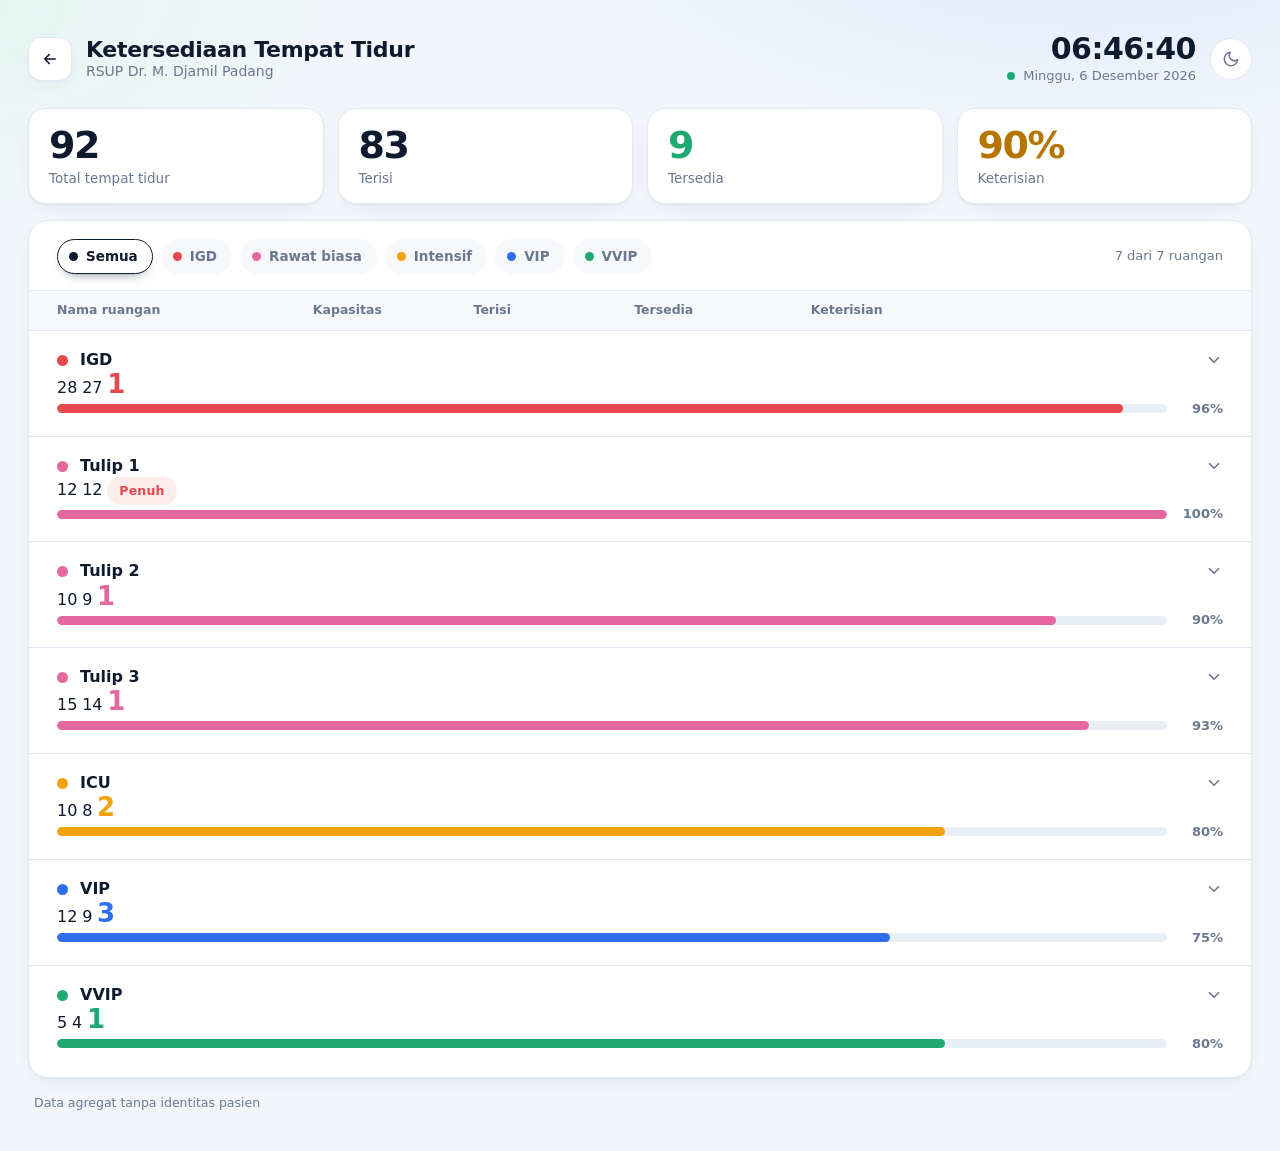
==== bed/index.html @ 7ef10586 "first commit" ====
<!DOCTYPE html>
<html lang="id">
<head>
<meta charset="UTF-8">
<meta name="viewport" content="width=device-width, initial-scale=1">
<title>Ketersediaan Tempat Tidur · RSUP Dr M Djamil Padang</title>
<script src="../assets/bed/script.js"></script>

<link rel="stylesheet" href="../assets/bed/style.css">
</head>
<body>
<main class="board">
  <header class="top">
    <div class="brand">
      <a class="back" href="../igd/index.html" aria-label="Kembali ke dashboard">
        <svg viewBox="0 0 24 24" width="18" height="18" fill="none" stroke="currentColor" stroke-width="2.2" stroke-linecap="round" stroke-linejoin="round"><path d="M19 12H5M11 6l-6 6 6 6"/></svg>
      </a>
      <div>
        <h1>Ketersediaan Tempat Tidur</h1>
        <p>RSUP Dr. M. Djamil Padang</p>
      </div>
    </div>
    <div class="right">
      <div class="clock">
        <b id="time">--:--:--</b>
        <span><i class="live" id="live" aria-hidden="true"></i><em id="date">-</em></span>
      </div>
      <button class="theme" id="theme" type="button" aria-label="Ganti tema terang atau gelap">
        <svg class="i-moon" viewBox="0 0 24 24" width="18" height="18" fill="none" stroke="currentColor" stroke-width="2" stroke-linecap="round" stroke-linejoin="round"><path d="M21 12.8A9 9 0 1 1 11.2 3a7 7 0 0 0 9.8 9.8z"/></svg>
        <svg class="i-sun" viewBox="0 0 24 24" width="18" height="18" fill="none" stroke="currentColor" stroke-width="2" stroke-linecap="round"><circle cx="12" cy="12" r="4"/><path d="M12 2v2M12 20v2M4.9 4.9l1.4 1.4M17.7 17.7l1.4 1.4M2 12h2M20 12h2M4.9 19.1l1.4-1.4M17.7 6.3l1.4-1.4"/></svg>
      </button>
    </div>
  </header>

  <section class="stats" aria-label="Ringkasan">
    <div class="stat"><b class="num" data-key="cap">0</b><span>Total tempat tidur</span></div>
    <div class="stat"><b class="num" data-key="occ">0</b><span>Terisi</span></div>
    <div class="stat s-green"><b class="num" data-key="free">0</b><span>Tersedia</span></div>
    <div class="stat s-amber"><b class="num" data-key="pct">0</b><span>Keterisian</span></div>
  </section>

  <section class="card list-card">
    <div class="toolbar">
      <div class="chips" id="chips" role="group" aria-label="Filter jenis ruangan"></div>
      <p class="count" id="count"></p>
    </div>

    <div class="grid head" role="row">
      <button type="button" data-sort="name">Nama ruangan<i></i></button>
      <button type="button" data-sort="cap" class="c-cap">Kapasitas<i></i></button>
      <button type="button" data-sort="occ" class="c-occ">Terisi<i></i></button>
      <button type="button" data-sort="free">Tersedia<i></i></button>
      <button type="button" data-sort="pct">Keterisian<i></i></button>
    </div>
    <div id="rows"></div>

    <div class="empty" id="empty" hidden>
      <p>Tidak ada ruangan pada kategori ini.</p>
      <button type="button" id="reset">Tampilkan semua</button>
    </div>
  </section>

  <footer class="note">Data agregat tanpa identitas pasien</footer>
</main>
</body>
</html>
---- assets/bed/style.css ----
:root{
  --bg:#f2f5fa; --card:#fff; --line:#e3e9f2; --track:#e9eef6; --soft:#f6f8fc;
  --ink:#0e1a2e; --mute:#6a788f;
  --red:#e5484d; --red-bg:#fdecec; --amber:#f2a20c; --amber-ink:#b57600;
  --green:#1fa971; --blue:#2f6fed; --pink:#e5679f;
  --ease:cubic-bezier(.22,.8,.3,1);
  --shadow:0 1px 2px rgba(16,32,64,.04),0 8px 24px -12px rgba(16,32,64,.12);
  --glow1:#dfeafd; --glow2:#e3f6ef;
}
[data-theme="dark"]{
  --bg:#0b1220; --card:#131d33; --line:#223050; --track:#1e2b49; --soft:#101a2e;
  --ink:#e9eef9; --mute:#8e9cba;
  --red:#f2686b; --red-bg:rgba(242,104,107,.14); --amber:#f6c955; --amber-ink:#f6c955;
  --green:#5fd69b; --blue:#6ea8fa; --pink:#f08fb6;
  --shadow:0 10px 30px -14px rgba(0,0,0,.6); --glow1:#17233f; --glow2:#0f2a2b;
  color-scheme:dark;
}
*{box-sizing:border-box;margin:0;padding:0}
body{
  background:radial-gradient(900px 420px at 85% -10%,var(--glow1) 0%,transparent 65%),
             radial-gradient(700px 380px at -5% 0%,var(--glow2) 0%,transparent 60%),var(--bg);
  color:var(--ink);font:15px/1.4 "Segoe UI",system-ui,-apple-system,Roboto,sans-serif;
  padding:32px 28px 40px;min-height:100vh;-webkit-font-smoothing:antialiased;transition:background .3s,color .3s;
}
.board{max-width:1280px;margin:0 auto}
.num{font-variant-numeric:tabular-nums}

/* top */
.top{display:flex;justify-content:space-between;align-items:center;gap:16px;flex-wrap:wrap;margin-bottom:22px}
.brand{display:flex;align-items:center;gap:14px}
.back{width:44px;height:44px;border-radius:13px;background:var(--card);border:1px solid var(--line);color:var(--ink);display:grid;place-items:center;box-shadow:var(--shadow);transition:transform .25s var(--ease),background .2s,color .2s}
.back:hover{color:var(--blue);transform:translateX(-3px)}
.back:focus-visible,.theme:focus-visible,.chip:focus-visible,.head button:focus-visible,.row-main:focus-visible,.empty button:focus-visible{outline:2px solid var(--blue);outline-offset:2px}
.brand h1{font-size:22px;font-weight:700;letter-spacing:-.3px;line-height:1.15}
.brand p{color:var(--mute);font-size:14px}
.right{display:flex;align-items:center;gap:14px}
.clock{text-align:right}
.clock b{display:block;font-size:30px;font-weight:700;letter-spacing:-.5px;font-variant-numeric:tabular-nums;line-height:1.1}
.clock span{display:inline-flex;align-items:center;gap:8px;color:var(--mute);font-size:13px}
.clock em{font-style:normal}
.live{width:8px;height:8px;border-radius:50%;background:var(--green);animation:live 2s infinite}
.live.sync{animation:none;transform:scale(1.8);transition:transform .2s}
@keyframes live{0%{box-shadow:0 0 0 0 rgba(31,169,113,.5)}70%,100%{box-shadow:0 0 0 8px rgba(31,169,113,0)}}
.theme{all:unset;box-sizing:border-box;cursor:pointer;width:42px;height:42px;border-radius:50%;display:grid;place-items:center;color:var(--mute);background:var(--card);border:1px solid var(--line);transition:color .2s,transform .3s var(--ease)}
.theme:hover{color:var(--ink);transform:rotate(18deg)}
.theme .i-sun{display:none}
[data-theme="dark"] .theme .i-sun{display:block}
[data-theme="dark"] .theme .i-moon{display:none}

/* stats */
.stats{display:grid;grid-template-columns:repeat(4,1fr);gap:14px;margin-bottom:16px}
.stat{display:flex;flex-direction:column;gap:2px;background:var(--card);border:1px solid var(--line);border-radius:18px;padding:16px 20px 15px;box-shadow:var(--shadow)}
.stat b{font-size:38px;font-weight:700;letter-spacing:-1.5px;line-height:1.1}
.stat b::after{content:attr(data-suffix)}
.stat span{font-size:13.5px;color:var(--mute)}
.s-green b{color:var(--green)}.s-amber b{color:var(--amber-ink)}

/* list card */
.card{background:var(--card);border:1px solid var(--line);border-radius:20px;box-shadow:var(--shadow)}
.list-card{padding:18px 0 6px;overflow:hidden}
.toolbar{display:flex;justify-content:space-between;align-items:center;gap:12px 16px;flex-wrap:wrap;padding:0 28px 16px}
.chips{display:flex;gap:8px;flex-wrap:wrap}
.chip{all:unset;box-sizing:border-box;cursor:pointer;display:inline-flex;align-items:center;gap:8px;padding:7px 14px 7px 11px;border-radius:99px;background:var(--soft);border:1px solid transparent;font-size:13.5px;font-weight:600;color:var(--mute);transition:background .2s,color .2s,border-color .2s,transform .2s var(--ease)}
.chip i{width:9px;height:9px;border-radius:50%;background:var(--c,var(--ink))}
.chip:hover{color:var(--ink);transform:translateY(-1px)}
.chip.on{background:var(--card);color:var(--ink);border-color:var(--c,var(--ink));box-shadow:0 6px 14px -10px var(--c,var(--ink))}
.count{font-size:13px;color:var(--mute)}

.grid{display:grid;grid-template-columns:1.5fr .9fr .9fr 1fr 2.6fr;align-items:center;gap:0 18px}
.head{padding:10px 28px 12px;background:var(--soft);border-top:1px solid var(--line);border-bottom:1px solid var(--line)}
.head button{all:unset;cursor:pointer;display:inline-flex;align-items:center;gap:6px;width:max-content;font-size:12.5px;font-weight:600;color:var(--mute);border-radius:6px;transition:color .15s}
.head button:hover,.head button.on{color:var(--ink)}
.head button i{width:8px;height:12px;position:relative;opacity:0;transition:opacity .2s}
.head button i::before{content:"";position:absolute;left:0;top:2px;border:4px solid transparent;border-bottom:5px solid currentColor}
.head button i::after{content:"";position:absolute;left:0;top:8px;border:4px solid transparent;border-top:5px solid currentColor;opacity:.3}
.head button:hover i{opacity:.5}
.head button.on i{opacity:1}
.head button.on.desc i::before{opacity:.3}
.head button.on.desc i::after{opacity:1}

.row{border-bottom:1px solid var(--line);position:relative}
.row:last-child{border-bottom:0}
.row.in{animation:rowIn .45s var(--ease) both;animation-delay:calc(var(--k)*45ms)}
@keyframes rowIn{from{opacity:0;transform:translateY(8px)}}
.row-main{all:unset;box-sizing:border-box;cursor:pointer;width:100%;padding:18px 28px;transition:background .2s}
.row-main:hover{background:var(--soft)}
.row.flash .row-main{animation:flash 1.6s ease}
@keyframes flash{0%,50%{background:color-mix(in srgb,var(--c) 14%,var(--card))}}
.r-name{display:flex;align-items:center;gap:12px;font-weight:700;font-size:16px}
.r-name i{width:11px;height:11px;border-radius:50%;background:var(--c);flex:none}
.r-name svg{margin-left:auto;color:var(--mute);transition:transform .3s var(--ease);flex:none}
.row.open .r-name svg{transform:rotate(180deg)}
.r-num{font-variant-numeric:tabular-nums;font-size:16px}
.r-free{font-size:26px;font-weight:700;letter-spacing:-.6px;color:var(--c);font-variant-numeric:tabular-nums;line-height:1}
.full{display:inline-block;font-size:12.5px;font-weight:700;padding:5px 12px;border-radius:99px;background:var(--red-bg);color:var(--red);letter-spacing:.2px}
.meter{display:flex;align-items:center;gap:14px}
.bar{flex:1;height:9px;border-radius:9px;background:var(--track);overflow:hidden}
.bar i{display:block;height:100%;width:0;border-radius:9px;background:var(--c);transition:width .9s var(--ease)}
.pct{width:42px;text-align:right;font-size:13px;font-weight:600;color:var(--mute);font-variant-numeric:tabular-nums}

.detail{display:grid;grid-template-rows:0fr;transition:grid-template-rows .4s var(--ease)}
.row.open .detail{grid-template-rows:1fr}
.detail>div{overflow:hidden}
.blocks{display:flex;flex-wrap:wrap;gap:6px;padding:2px 28px 20px}
.blocks i{width:28px;height:28px;border-radius:8px;background:var(--c);transform:scale(.6);opacity:0;transition:transform .35s var(--ease),opacity .3s;transition-delay:calc(var(--b)*14ms)}
.row.open .blocks i{transform:none;opacity:1}
.blocks i.free{background:transparent;box-shadow:inset 0 0 0 2px var(--c)}
.key{display:flex;gap:16px;padding:0 28px 18px;font-size:12.5px;color:var(--mute)}
.key span{display:inline-flex;align-items:center;gap:7px}
.key i{width:12px;height:12px;border-radius:4px;background:var(--c)}
.key i.free{background:transparent;box-shadow:inset 0 0 0 2px var(--c)}

.empty{text-align:center;padding:36px 0 30px}
.empty p{color:var(--mute);margin-bottom:12px}
.empty button{all:unset;cursor:pointer;padding:9px 16px;border-radius:99px;background:var(--soft);color:var(--blue);font-weight:600;font-size:14px;transition:transform .2s var(--ease)}
.empty button:hover{transform:translateY(-2px)}
.note{margin-top:16px;padding:0 6px;font-size:12.5px;color:var(--mute)}

@media (prefers-reduced-motion:reduce){
  *,*::before,*::after{animation-duration:.01ms!important;transition-duration:.01ms!important;transition-delay:0s!important;animation-delay:0s!important}
}
@media (max-width:900px){.stats{grid-template-columns:1fr 1fr}}
@media (max-width:700px){
  .grid{grid-template-columns:1.4fr 1fr 1.6fr;gap:0 12px}
  .c-cap,.c-occ,.r-cap,.r-occ{display:none}
  .head,.row-main{padding-left:18px;padding-right:18px}
  .toolbar,.blocks,.key{padding-left:18px;padding-right:18px}
  .pct{display:none}
}
@media (max-width:560px){body{padding:20px 14px 32px}.stat b{font-size:30px}.clock b{font-size:24px}}
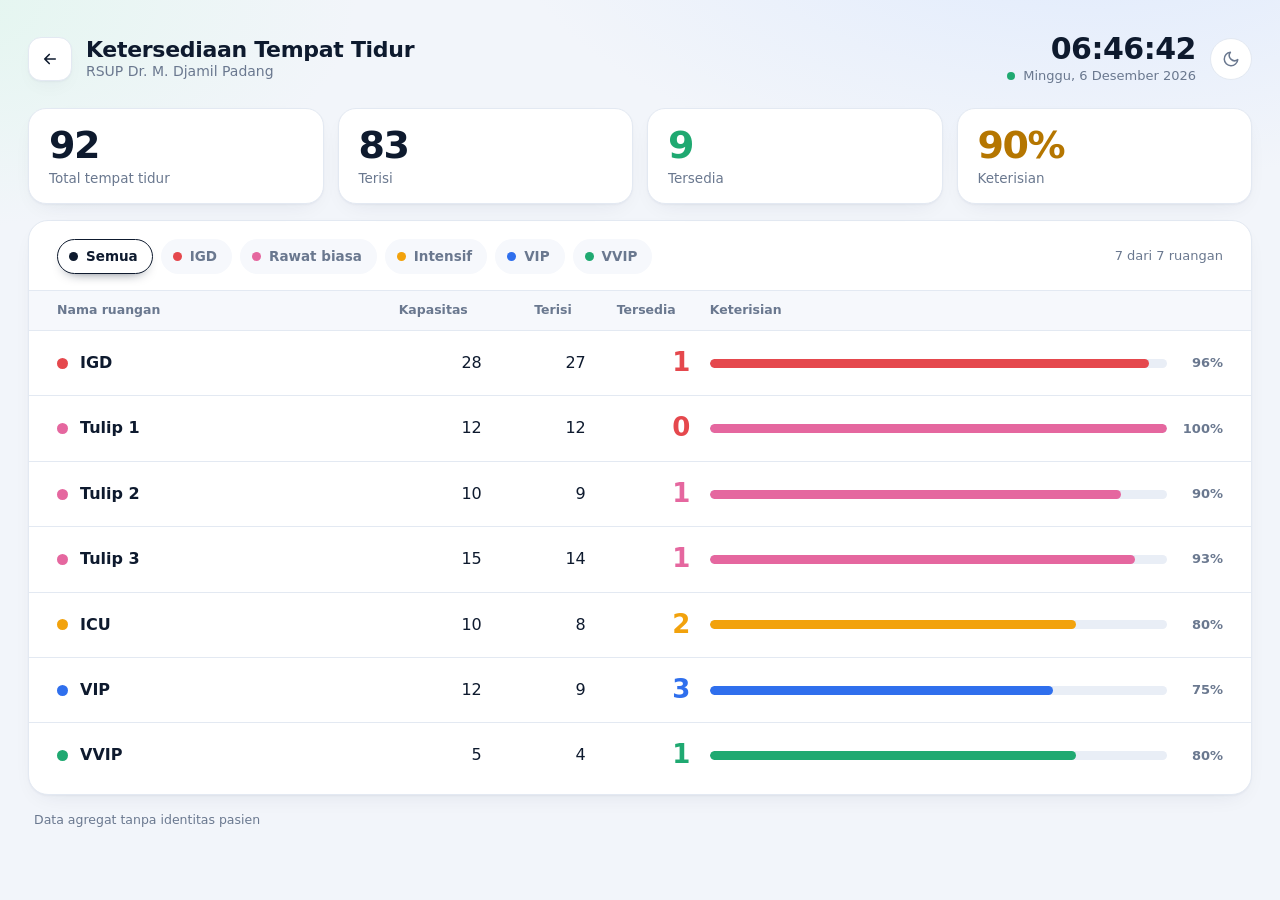
==== commit 1d411236: "halah" ====
--- a/bed/index.html
+++ b/bed/index.html
@@ -45,14 +45,16 @@
       <p class="count" id="count"></p>
     </div>
 
-    <div class="grid head" role="row">
-      <button type="button" data-sort="name">Nama ruangan<i></i></button>
-      <button type="button" data-sort="cap" class="c-cap">Kapasitas<i></i></button>
-      <button type="button" data-sort="occ" class="c-occ">Terisi<i></i></button>
-      <button type="button" data-sort="free">Tersedia<i></i></button>
-      <button type="button" data-sort="pct">Keterisian<i></i></button>
-    </div>
-    <div id="rows"></div>
+    <div class="scroll"><div class="tbl">
+      <div class="grid head" role="row">
+        <button type="button" data-sort="name">Nama ruangan<i></i></button>
+        <button type="button" data-sort="cap" class="n">Kapasitas<i></i></button>
+        <button type="button" data-sort="occ" class="n">Terisi<i></i></button>
+        <button type="button" data-sort="free" class="n">Tersedia<i></i></button>
+        <button type="button" data-sort="pct">Keterisian<i></i></button>
+      </div>
+      <div id="rows"></div>
+    </div></div>
 
     <div class="empty" id="empty" hidden>
       <p>Tidak ada ruangan pada kategori ini.</p>
--- a/assets/bed/style.css
+++ b/assets/bed/style.css
@@ -30,7 +30,7 @@
 .brand{display:flex;align-items:center;gap:14px}
 .back{width:44px;height:44px;border-radius:13px;background:var(--card);border:1px solid var(--line);color:var(--ink);display:grid;place-items:center;box-shadow:var(--shadow);transition:transform .25s var(--ease),background .2s,color .2s}
 .back:hover{color:var(--blue);transform:translateX(-3px)}
-.back:focus-visible,.theme:focus-visible,.chip:focus-visible,.head button:focus-visible,.row-main:focus-visible,.empty button:focus-visible{outline:2px solid var(--blue);outline-offset:2px}
+.back:focus-visible,.theme:focus-visible,.chip:focus-visible,.head button:focus-visible,.empty button:focus-visible{outline:2px solid var(--blue);outline-offset:2px}
 .brand h1{font-size:22px;font-weight:700;letter-spacing:-.3px;line-height:1.15}
 .brand p{color:var(--mute);font-size:14px}
 .right{display:flex;align-items:center;gap:14px}
@@ -66,7 +66,10 @@
 .chip.on{background:var(--card);color:var(--ink);border-color:var(--c,var(--ink));box-shadow:0 6px 14px -10px var(--c,var(--ink))}
 .count{font-size:13px;color:var(--mute)}
 
-.grid{display:grid;grid-template-columns:1.5fr .9fr .9fr 1fr 2.6fr;align-items:center;gap:0 18px}
+.scroll{overflow-x:auto}
+.tbl{min-width:620px}
+.grid{--cols:minmax(120px,1.5fr) 84px 84px 84px minmax(160px,2.4fr);display:grid;grid-template-columns:var(--cols);align-items:center;gap:0 20px}
+.head button.n{justify-self:end}
 .head{padding:10px 28px 12px;background:var(--soft);border-top:1px solid var(--line);border-bottom:1px solid var(--line)}
 .head button{all:unset;cursor:pointer;display:inline-flex;align-items:center;gap:6px;width:max-content;font-size:12.5px;font-weight:600;color:var(--mute);border-radius:6px;transition:color .15s}
 .head button:hover,.head button.on{color:var(--ink)}
@@ -82,33 +85,20 @@
 .row:last-child{border-bottom:0}
 .row.in{animation:rowIn .45s var(--ease) both;animation-delay:calc(var(--k)*45ms)}
 @keyframes rowIn{from{opacity:0;transform:translateY(8px)}}
-.row-main{all:unset;box-sizing:border-box;cursor:pointer;width:100%;padding:18px 28px;transition:background .2s}
-.row-main:hover{background:var(--soft)}
+.row-main{box-sizing:border-box;width:100%;padding:18px 28px;transition:background .2s;display:grid;grid-template-columns:var(--cols);align-items:center;gap:0 20px}
+.row:hover{background:var(--soft)}
 .row.flash .row-main{animation:flash 1.6s ease}
 @keyframes flash{0%,50%{background:color-mix(in srgb,var(--c) 14%,var(--card))}}
 .r-name{display:flex;align-items:center;gap:12px;font-weight:700;font-size:16px}
 .r-name i{width:11px;height:11px;border-radius:50%;background:var(--c);flex:none}
-.r-name svg{margin-left:auto;color:var(--mute);transition:transform .3s var(--ease);flex:none}
-.row.open .r-name svg{transform:rotate(180deg)}
-.r-num{font-variant-numeric:tabular-nums;font-size:16px}
+.r-num,.r-free-cell{justify-self:end;text-align:right;font-variant-numeric:tabular-nums;font-size:16px}
 .r-free{font-size:26px;font-weight:700;letter-spacing:-.6px;color:var(--c);font-variant-numeric:tabular-nums;line-height:1}
-.full{display:inline-block;font-size:12.5px;font-weight:700;padding:5px 12px;border-radius:99px;background:var(--red-bg);color:var(--red);letter-spacing:.2px}
+.r-free.zero{color:var(--red)}
 .meter{display:flex;align-items:center;gap:14px}
 .bar{flex:1;height:9px;border-radius:9px;background:var(--track);overflow:hidden}
 .bar i{display:block;height:100%;width:0;border-radius:9px;background:var(--c);transition:width .9s var(--ease)}
 .pct{width:42px;text-align:right;font-size:13px;font-weight:600;color:var(--mute);font-variant-numeric:tabular-nums}
 
-.detail{display:grid;grid-template-rows:0fr;transition:grid-template-rows .4s var(--ease)}
-.row.open .detail{grid-template-rows:1fr}
-.detail>div{overflow:hidden}
-.blocks{display:flex;flex-wrap:wrap;gap:6px;padding:2px 28px 20px}
-.blocks i{width:28px;height:28px;border-radius:8px;background:var(--c);transform:scale(.6);opacity:0;transition:transform .35s var(--ease),opacity .3s;transition-delay:calc(var(--b)*14ms)}
-.row.open .blocks i{transform:none;opacity:1}
-.blocks i.free{background:transparent;box-shadow:inset 0 0 0 2px var(--c)}
-.key{display:flex;gap:16px;padding:0 28px 18px;font-size:12.5px;color:var(--mute)}
-.key span{display:inline-flex;align-items:center;gap:7px}
-.key i{width:12px;height:12px;border-radius:4px;background:var(--c)}
-.key i.free{background:transparent;box-shadow:inset 0 0 0 2px var(--c)}
 
 .empty{text-align:center;padding:36px 0 30px}
 .empty p{color:var(--mute);margin-bottom:12px}
@@ -121,10 +111,7 @@
 }
 @media (max-width:900px){.stats{grid-template-columns:1fr 1fr}}
 @media (max-width:700px){
-  .grid{grid-template-columns:1.4fr 1fr 1.6fr;gap:0 12px}
-  .c-cap,.c-occ,.r-cap,.r-occ{display:none}
   .head,.row-main{padding-left:18px;padding-right:18px}
-  .toolbar,.blocks,.key{padding-left:18px;padding-right:18px}
-  .pct{display:none}
+  .toolbar{padding-left:18px;padding-right:18px}
 }
 @media (max-width:560px){body{padding:20px 14px 32px}.stat b{font-size:30px}.clock b{font-size:24px}}
